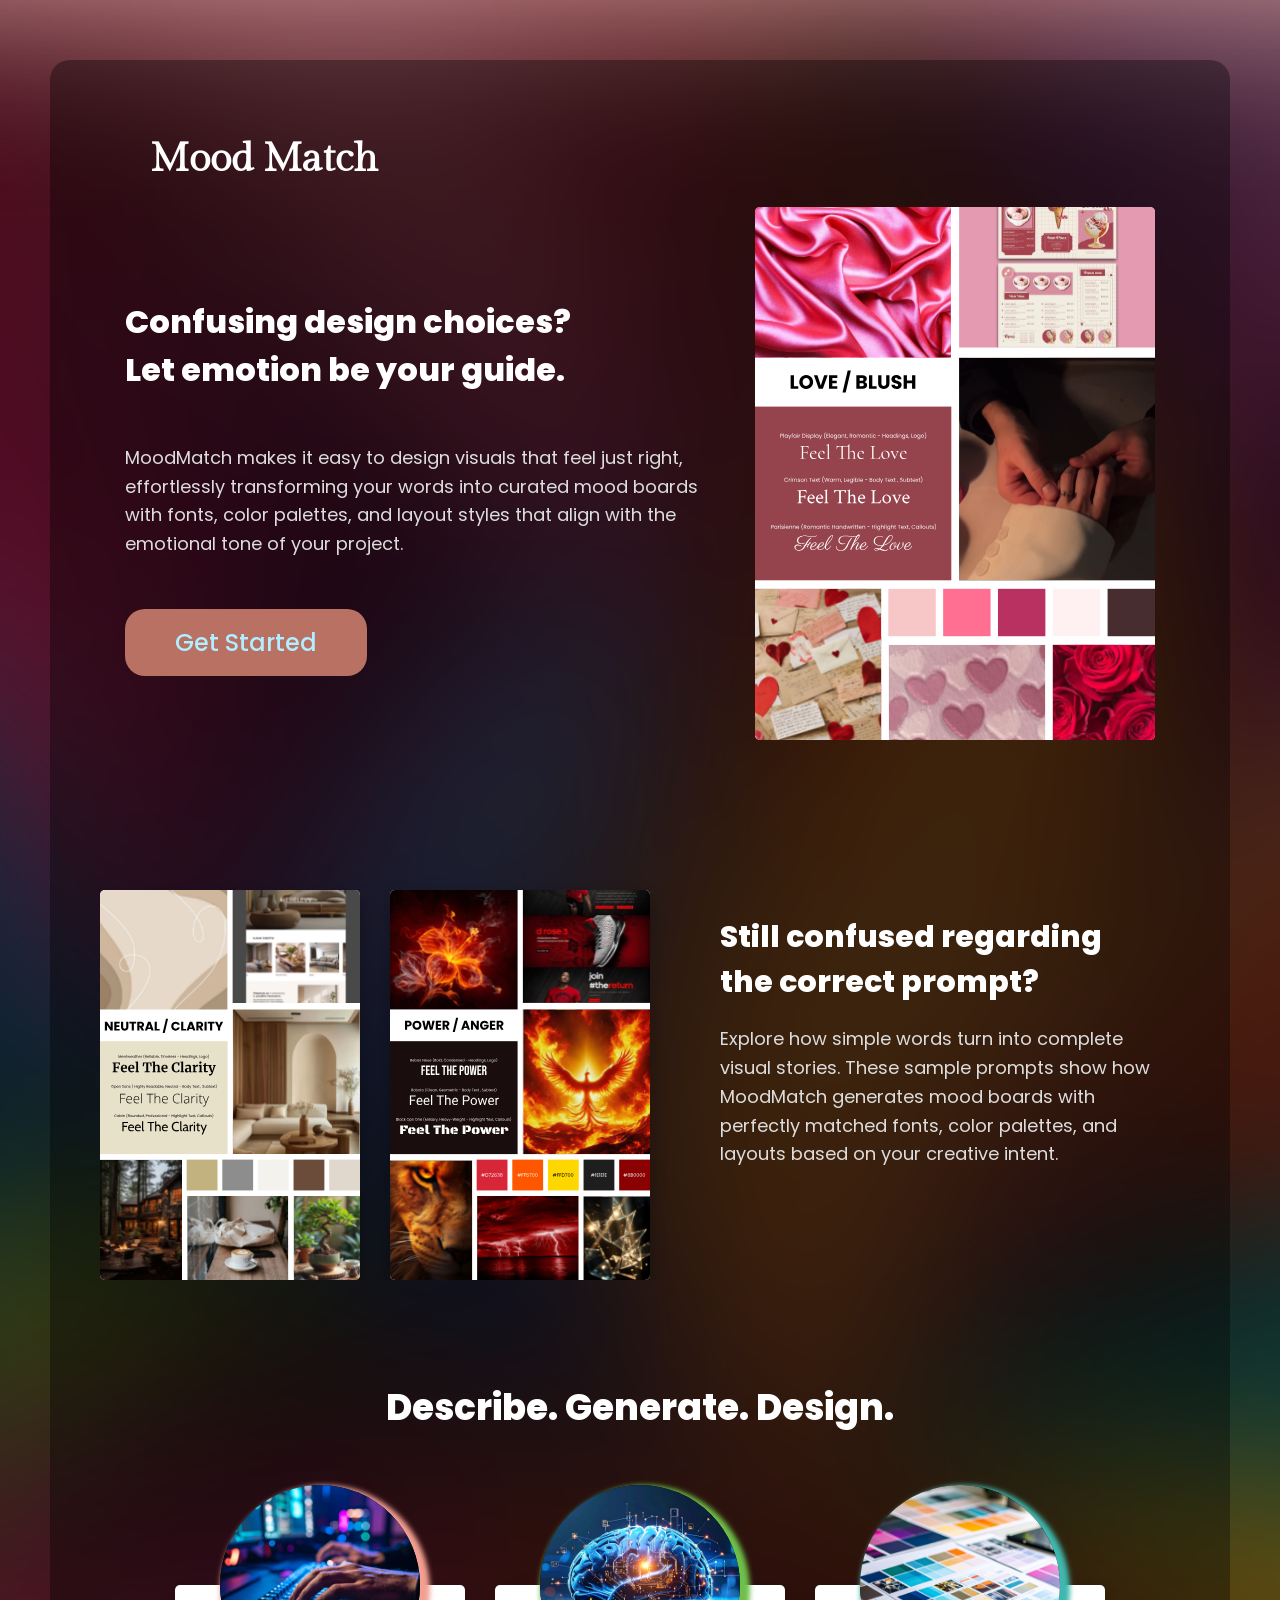
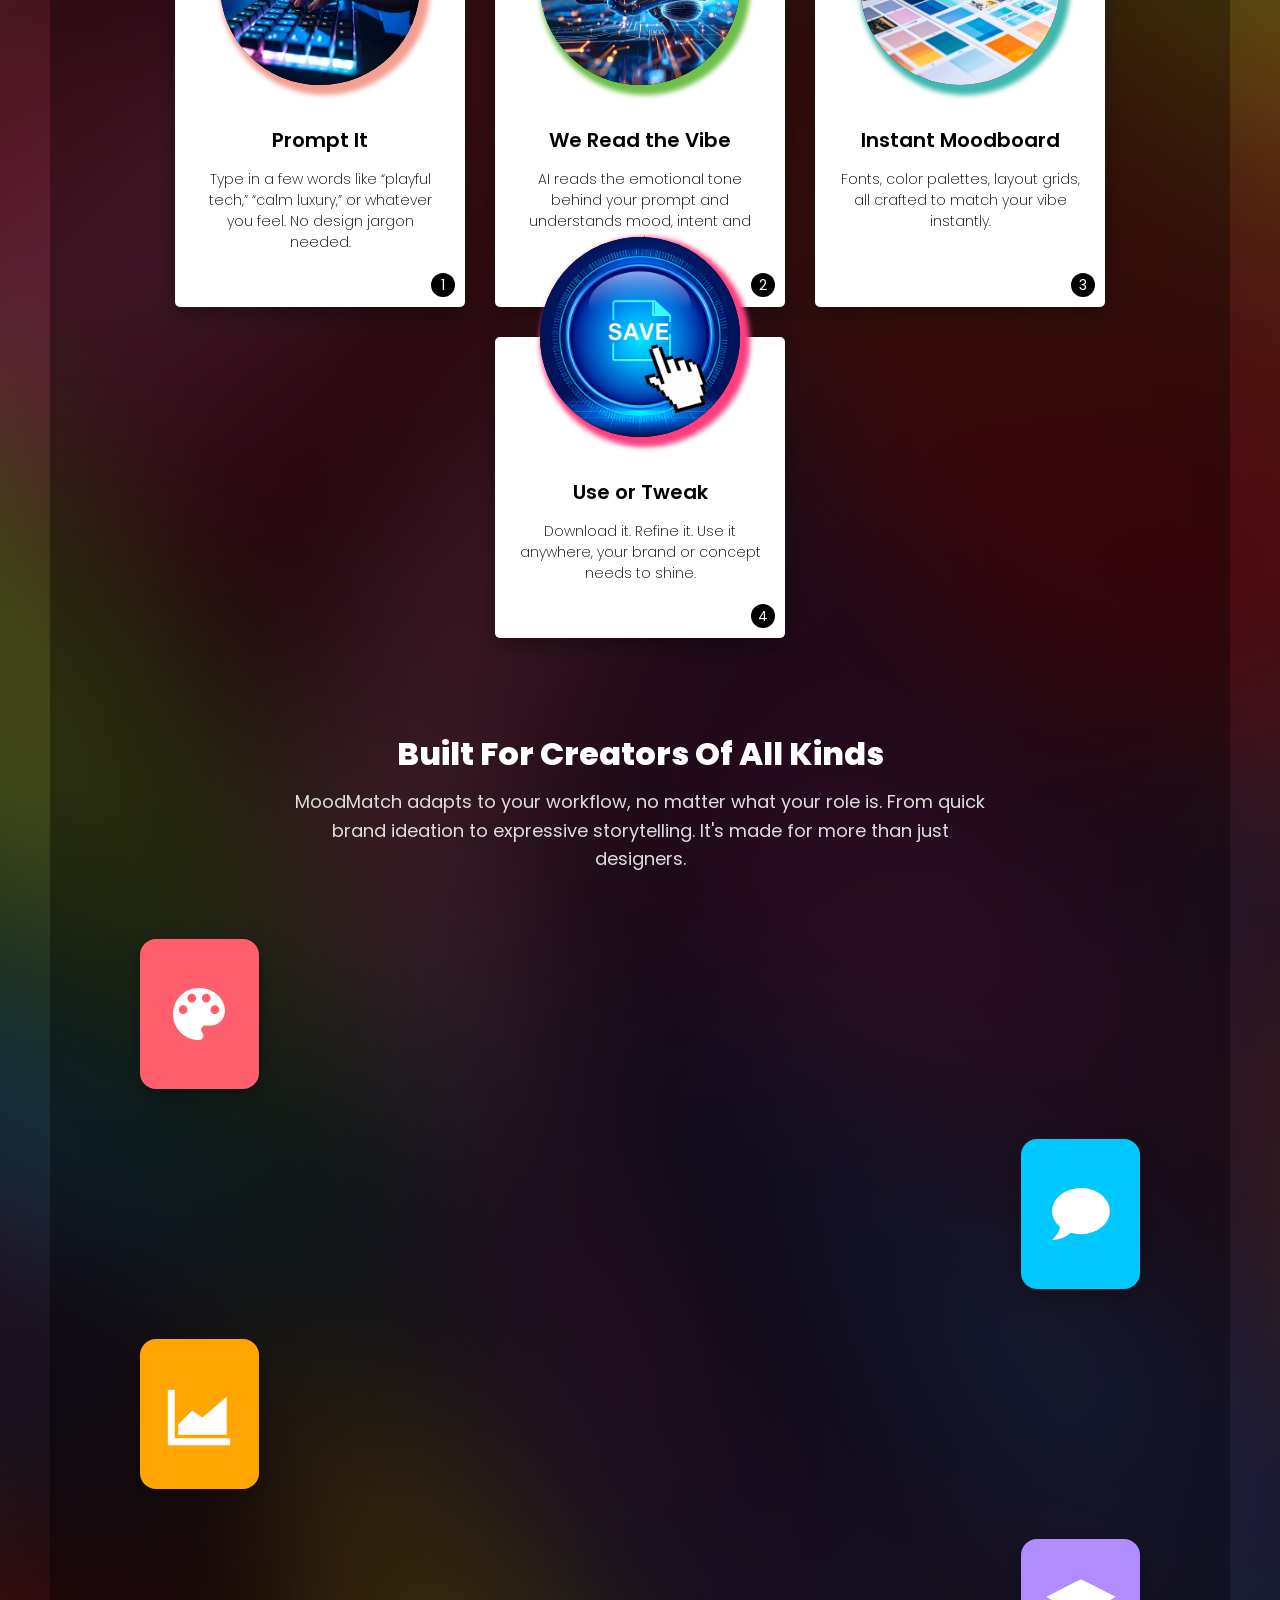
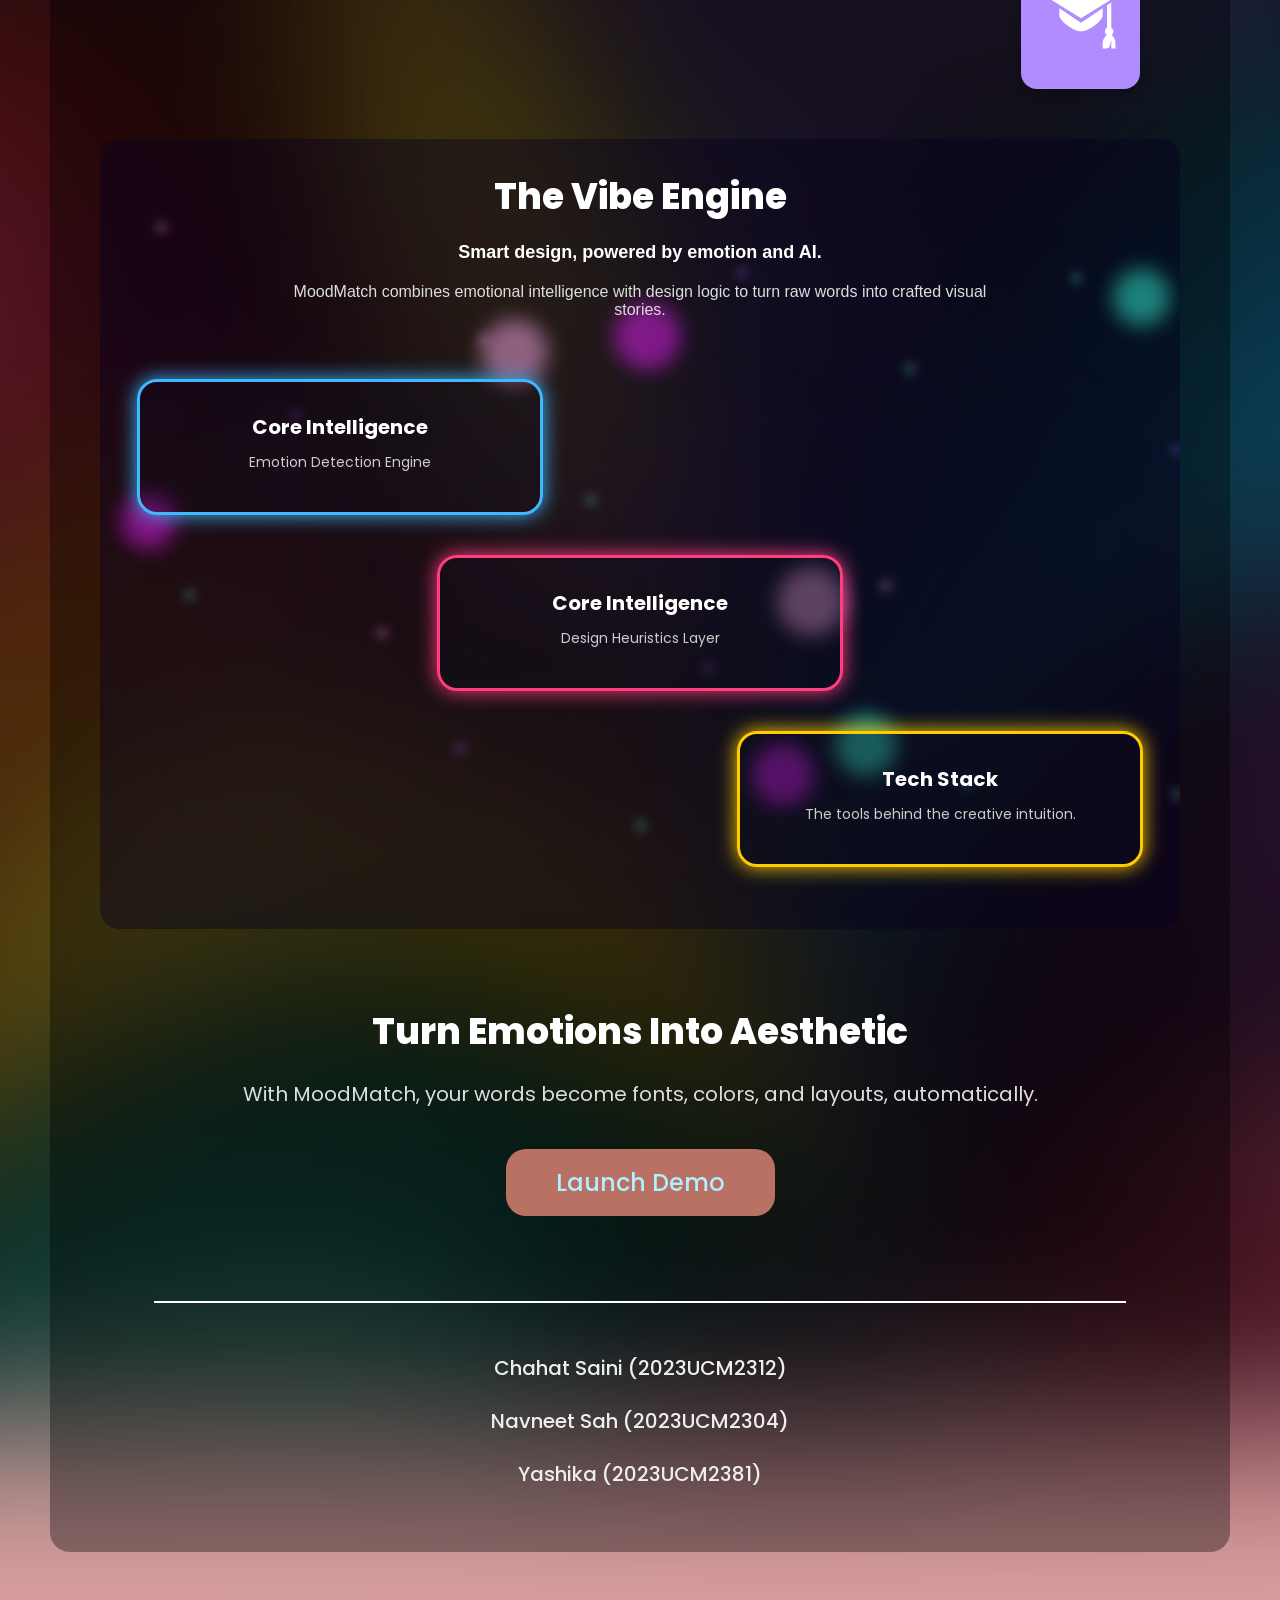
==== index.html @ b66b1090 "first commit" ====
<!DOCTYPE html>
<html lang="en">
<head>
  <meta charset="UTF-8" />
  <meta name="viewport" content="width=device-width, initial-scale=1" />
  <title>Mood Match</title>
  <link rel="stylesheet" href="Home.css" />
  <link href="https://fonts.googleapis.com/css2?family=Gilda+Display&family=Poppins:wght@300;500;600;800&display=swap" rel="stylesheet" />
</head>
<body>
  <div class="page-wrapper">
    <div class="overlay-container">
      <h1 class="title">Mood Match</h1>
      <div class="hero-section">
        <div class="hero-section section-inner">
          <div class="hero-text">
            <h2 class="hero-heading">Confusing design choices?<br>Let emotion be your guide.</h2>
            <p class="hero-description">
              MoodMatch makes it easy to design visuals that feel just right, effortlessly transforming your words into curated mood boards with fonts, color palettes, and layout styles that align with the emotional tone of your project.
            </p>
            <a href="/generate-page" class="launch-button">Get Started</a>
          </div>
          <div class="hero-image">
            <img src="Images/Love.svg" alt="Moodboard Example" />
          </div>
        </div> 
      </div>
      <div class="prompt-section">
        <div class="prompt-content section-inner">
          <div class="prompt-content">
            <div class="prompt-images">
              <div class="prompt-card">
                <img src="Images/Neutral.svg" alt="Moodboard Example 1" class="prompt-img" />
                <div class="prompt-overlay">
                  <p class="prompt-text">“Neutral tones for a minimal wellness brand”</p>
                </div>
              </div>
              <div class="prompt-card">
                <img src="Images/Power.svg" alt="Moodboard Example 2" class="prompt-img" />
                <div class="prompt-overlay">
                  <p class="prompt-text">“Bold and confident for a motivational podcast”</p>
                </div>
              </div>
            </div>
            <div class="prompt-text-block">
              <h2 class="prompt-heading">Still confused regarding<br>the correct prompt?</h2>
              <p class="prompt-description">
                Explore how simple words turn into complete visual stories. These sample prompts show how MoodMatch generates mood boards with perfectly matched fonts, color palettes, and layouts based on your creative intent.
              </p>
            </div>
          </div>
        </div>
      </div>
      <div class="describe-section">
        <h2 class="describe-title">Describe. Generate. Design.</h2>
        <div class="describe-cards">
          <div class="describe-card">
            <div class="describe-img-container shadow-skin">
              <img src="Images/promt.jpg" alt="Prompt It">
            </div>
            <h3>Prompt It</h3>
            <p>Type in a few words like “playful tech,” “calm luxury,” or whatever you feel. No design jargon needed.</p>
            <div class="describe-badge">1</div>
          </div>

          <div class="describe-card">
            <div class="describe-img-container shadow-green">
              <img src="Images/interpret.jpg" alt="We Read the Vibe">
            </div>
            <h3>We Read the Vibe</h3>
            <p>AI reads the emotional tone behind your prompt and understands mood, intent and style.</p>
            <div class="describe-badge">2</div>
          </div>

          <div class="describe-card">
            <div class="describe-img-container shadow-blue">
              <img src="Images/moodboard.jpg" alt="Instant Moodboard">
            </div>
            <h3>Instant Moodboard</h3>
            <p>Fonts, color palettes, layout grids, all crafted to match your vibe instantly.</p>
            <div class="describe-badge">3</div>
          </div>

          <div class="describe-card">
            <div class="describe-img-container shadow-pink">
              <img src="Images/save.jpg" alt="Use or Tweak">
            </div>
            <h3>Use or Tweak</h3>
            <p>Download it. Refine it. Use it anywhere, your brand or concept needs to shine.</p>
            <div class="describe-badge">4</div>
          </div>
        </div>
      </div>
      <section class="creators-section">
        <h2 class="creators-heading">Built For Creators Of All Kinds</h2>
        <p class="creators-subtext">
          MoodMatch adapts to your workflow, no matter what your role is. From quick brand ideation to expressive storytelling. It's made for more than just designers.
        </p>
        <div class="creators-container">
          <div class="creator-row row-left" data-role="designers">
            <div class="creator-icon designers">
              <img src="Images/colour.svg"/>
            </div>
            <div class="creator-info designers">
              <h3>Designers</h3>
              <p>Jumpstart visual directions in seconds to explore mood, fonts, and layout ideas with a few words.</p>
            </div>
          </div>
          <div class="creator-row row-right" data-role="social">
            <div class="creator-icon social">
              <img src="Images/chat.svg"/>
            </div>
            <div class="creator-info social">
              <h3>Social Teams</h3>
              <p>Create visual toneboards for your next campaign or Instagram carousel in seconds.</p>
            </div>
          </div>
          <div class="creator-row row-left" data-role="marketers">
            <div class="creator-icon marketers">
              <img src="Images/chart.svg"/>
            </div>
            <div class="creator-info marketers">
              <h3>Marketers</h3>
              <p>Generate mood boards to align teams or pitch branding ideas fast.</p>
            </div>
          </div>
          <div class="creator-row row-right" data-role="students">
            <div class="creator-icon students">
              <img src="Images/cap.svg"/>
            </div>
            <div class="creator-info students">
              <h3>Students</h3>
              <p>Turn project themes into mood boards that stand out, great for slides, posters, and more.</p>
            </div>
          </div>
        </div>
      </section>
      <section class="vibe-engine-section">
        <div class="vibe-bg">
          <div class="floating-bubbles">
            <div class="bubble" style="--color: #E91EFF;"></div>
            <div class="bubble" style="--color: #38F9D7;"></div>
            <div class="bubble" style="--color: #FFABF0;"></div>
            <div class="bubble" style="--color: #E91EFF;"></div>
            <div class="bubble" style="--color: #38F9D7;"></div>
            <div class="bubble" style="--color: #FFABF0;"></div>
            <div class="bubble" style="--color: #E91EFF;"></div>
          </div>
        </div>
        <div class="vibe-content">
          <h2 class="vibe-title">The Vibe Engine</h2>
          <p class="vibe-subtitle">Smart design, powered by emotion and AI.</p>
          <p class="vibe-description">
            MoodMatch combines emotional intelligence with design logic to turn raw words into crafted visual stories.
          </p>
          <div class="vibe-boxes">
            <div class="vibe-box blue-glow">
              <h3>Core Intelligence</h3>
              <p>Emotion Detection Engine</p>
              <span>Analyzes user input text to identify the underlying emotion using a fine-tuned transformer-based language model, forming the foundation for all design decisions.</span>
            </div>
            <div class="vibe-box pink-glow">
              <h3>Core Intelligence</h3>
              <p>Design Heuristics Layer</p>
              <span>>Transforms detected emotions into structured design elements such as color palettes, typography, and layout using a curated dataset based on design psychology principles.</span>
            </div>
            <div class="vibe-box yellow-glow">
              <h3>Tech Stack</h3>
              <p>The tools behind the creative intuition.</p>
              <span>Integrates a Flask backend, transformer-based NLP model, LLM-powered query generation, Pexels API for image retrieval, and Pillow for real-time moodboard rendering.</span>
            </div>
          </div>
        </div>
      </section>
      <section class="launch-demo-section">
        <h2 class="launch-heading">Turn Emotions Into Aesthetic</h2>
        <p class="launch-subheading">
          With MoodMatch, your words become fonts, colors, and layouts, automatically.
        </p>
        <a href="/generate-page" class="launch-button">Launch Demo</a>
      </section>
      <footer class="footer">
        <hr class="separator" />
        <div class="footer-text">
          <p class="team-member">Chahat Saini (2023UCM2312)</p>
          <p class="team-member">Navneet Sah (2023UCM2304)</p>
          <p class="team-member">Yashika (2023UCM2381)</p>
        </div>
      </footer>
    </div>
  </div>
  <script src="Home.js"></script>
</body>
</html>
---- Home.css ----
body {
  margin: 0;
  padding: 0;
  font-family: Arial, sans-serif;
  background-color: #DA9E9E;
  overflow-x: hidden;
  position: relative;
  min-height: 100vh;
}

body::before {
  content: '';
  position: absolute; 
  top: 0;
  left: 0;
  right: 0;
  bottom: 0;
  background: url('Images/bg.svg');
  background-repeat: repeat-y;
  background-position: center;
  background-size: cover;
  filter: brightness(40%) blur(0.5px);
  z-index: -1;
}

.page-wrapper {
  padding: 60px 50px;
  min-height: 100vh;
  box-sizing: border-box;
}

.overlay-container {
  background: rgba(0, 0, 0, 0.35);
  border-radius: 20px;
  backdrop-filter: blur(5px);
  padding: 50px;
  color: white;
  max-width: 100%;
  display: flex;
  flex-direction: column;
  gap: 25px; 
}

.section-inner {
  max-width: 1200px;
  margin: 0 auto;
  padding: 0px;
  box-sizing: border-box;
}

.title {
  font-family: 'Gilda Display', serif;
  font-size: 40px;
  margin: 0px;
  padding-left: 50px;
  padding-top: 25px;
}

.hero-section {
  display: flex;
  flex-wrap: wrap;
  justify-content: space-between;
  align-items: center;
  margin-top: 30px;
  gap: 30px;
}

.hero-text {
  flex: 1 1 400px;
  max-width: 600px;
}

.hero-heading {
  font-family: 'Poppins', sans-serif;
  font-size: 32px;
  font-weight: 800;
  color: white;
  margin-bottom: 50px;
}

.hero-description {
  font-family: 'Poppins', sans-serif;
  font-size: 18px;
  color: #dddddd;
  line-height: 1.6;
  margin-bottom: 50px;
}

.hero-button {
  background-color: rgba(245, 142, 125, 0.7);
  color: #B1EEFF;
  padding: 10px 25px;
  border: none;
  border-radius: 8px;
  cursor: pointer;
  font-family: 'Poppins', sans-serif;
  font-size: 20px;
  font-weight: 500;
  box-shadow: 0 3px 6px rgba(0, 0, 0, 0.3);
  transition: all 0.2s ease;
  text-decoration: none;
  outline: none;
  border: none;
}

.hero-button:active{
  background-color: rgba(177, 238, 255, 0.7);
  color: #000000;
}

.hero-button:hover {
  filter: brightness(0.95);
}

.hero-image {
  flex: 1 1 500px;
  max-width: 400px;
  aspect-ratio: 0.75 / 1;
  overflow: hidden;
  border-radius: 5px;
}

.hero-image img {
  width: 100%;
  height: 100%;
  object-fit: cover;
  display: block;
}

.prompt-section {
  width: 100%;
  box-sizing: border-box;
  overflow-x: hidden;
}

.prompt-content {
  display: flex;
  justify-content: center;
  align-items: flex-start;
  gap: 60px;
  flex-wrap: wrap;
  margin-top: 50px;
}

.prompt-images {
  display: flex;
  flex-direction: row;
  gap: 30px;
  flex: 1;
  justify-content: center;
}

.prompt-card {
  width: 260px;
  min-width: 240px;
  position: relative;
  box-shadow: 0 8px 20px rgba(0, 0, 0, 0.3);
  overflow: hidden;
  border-radius: 5px;
}

.prompt-img {
  width: 100%;
  height: auto;
  display: block;
}

.prompt-overlay {
  position: absolute;
  bottom: 0;
  width: 100%;
  background: rgba(0, 0, 0, 0.5);
  color: white;
  text-align: center;
  padding: 12px;
  font-size: 14px;
  font-family: 'Poppins', sans-serif;
  opacity: 0;
  transform: translateY(100%);
  transition: all 0.3s ease-in-out;
}

.prompt-card:hover .prompt-overlay {
  opacity: 1;
  transform: translateY(0);
}

.prompt-text-block {
  flex: 1;
  max-width: 480px;
  padding: 0 10px;
}

.prompt-text {
  flex: 1 1 400px;
  max-width: 600px;
}

.prompt-heading {
  font-family: 'Poppins', sans-serif;
  font-size: 30px;
  font-weight: 800;
  color: white;
  margin-bottom: 20px;
}

.prompt-description {
  font-family: 'Poppins', sans-serif;
  font-size: 18px;
  line-height: 1.6;
  color: #dddddd;
}

.describe-section {
  text-align: center;
  /* margin-top: 50px; */
  padding: 20px 20px;
  color: rgb(0, 0, 0);
}

.describe-title {
  font-family: 'Poppins', sans-serif;
  font-size: 36px;
  font-weight: 800;
  margin-bottom: 150px;
  color: white;
}

.describe-cards {
  display: flex;
  flex-wrap: wrap;
  justify-content: center;
  gap: 30px;
}

.describe-card {
  background: rgb(255, 255, 255, 1);
  border-radius: 5px;
  padding: 120px 20px 40px 20px;
  width: 250px;
  position: relative;
  box-shadow: 0 8px 20px rgba(0, 0, 0, 0.3);
  transition: transform 0.3s ease;
}

.describe-card:hover {
  transform: translateY(-5px);
}

.describe-img-container {
  position: absolute;
  top: -100px; 
  left: 50%;
  transform: translateX(-50%);
  width: 200px;
  height: 200px;
  border-radius: 50%;
  overflow: hidden;
  background: #000;
}

.describe-img-container img {
  width: 100%;
  height: 100%;
  object-fit: cover;
  display: block;
}

.shadow-skin {
  box-shadow: 5px 5px 5px 5px #F3A092;
}

.shadow-green {
  box-shadow: 5px 5px 5px 5px #6FC04A;
}

.shadow-blue {
  box-shadow: 5px 5px 5px 5px #3FB8AF;
}

.shadow-pink {
  box-shadow: 5px 5px 5px 5px #FF3E7F;
}

.describe-card h3 {
  font-family: 'Poppins', sans-serif;
  font-size: 20px;
  font-weight: 600;
  margin-top: 20px;
  margin-bottom: 10px;
}

.describe-card p {
  font-family: 'Poppins', sans-serif;
  font-size: 14px;
  font-weight: 200;
  color: #000000;
}

.describe-badge {
  position: absolute;
  bottom: 10px;
  right: 10px;
  background: black;
  color: white;
  width: 24px;
  height: 24px;
  font-size: 14px;
  border-radius: 50%;
  display: flex;
  align-items: center;
  justify-content: center;
  font-family: 'Poppins', sans-serif;
}

.creators-section {
  text-align: center;
  padding: 20px 40px;
  color: white;
}

.creators-heading {
  font-family: 'Poppins', sans-serif;
  font-size: 32px;
  font-weight: 800;
  margin-bottom: 10px;
}

.creators-subtext {
  font-family: 'Poppins', sans-serif;
  font-size: 18px;
  color: #dddddd;
  max-width: 700px;
  margin: 0 auto 60px;
  line-height: 1.6;
}

.creators-container {
  display: flex;
  flex-direction: column;
  gap: 40px;
  max-width: 1200px;
  margin: 0 auto;
  align-items: center;
}

.creators-container .creator-row {
  opacity: 1;
  transform: translateY(0);
  justify-content: center;
  transition: all 0.6s ease-in-out;
}

.creators-container.preload .creator-row {
  flex-direction: row !important;
  justify-content: center !important;
  align-items: center;
  transform: none !important;
  opacity: 1 !important;
}

.creators-container.active .creator-row {
  opacity: 1;
  transform: translateY(0);
  justify-content: space-between;
}

.creators-container.active .row-right {
  flex-direction: row-reverse;
}

.creators-container.preload .creator-info {
  display: none !important;
}

.creator-row {
  display: flex;
  align-items: center;
  justify-content: center;
  gap: 30px;
  width: 100%;
  opacity: 0;
  transform: translateY(50px);
  transition: all 0.7s ease-in-out;
}

.creator-row.row-right {
  flex-direction: row-reverse;
}

.creator-icon {
  width: 150px;
  height: 150px;
  border-radius: 16px;
  display: flex;
  align-items: center;
  justify-content: center;
  box-shadow: 0 6px 20px rgba(0, 0, 0, 0.3);
  transition: all 0.3s ease;
}

.creator-icon img {
  width: 70px;
  height: 70px;
}

.creator-info {
  display: flex;
  flex-direction: column;
  justify-content: center;
  padding: 20px 30px;
  width: 1000px;
  min-height: 120px;
  background-color: #f5f5f5;
  border-radius: 0 50px 50px 0;
  box-shadow: 6px 6px 15px rgba(0, 0, 0, 0.25);
  transform: scaleX(0);
  transform-origin: left;
  transition: transform 0.4s ease-in-out;
  overflow: hidden;
  text-align: left;
}

.creator-row.row-right .creator-info {
  border-radius: 50px 0 0 50px;
  transform-origin: right;
  text-align: right;
}

.creator-info h3 {
  font-size: 20px;
  font-weight: 600;
  margin: 0 0 8px;
}

.creator-info p {
  font-size: 16px;
  margin: 0;
  color: #000;
}

/* Show info on hover */
.creator-row:hover .creator-info {
  transform: scaleX(1);
}

/* Icon Colors */
.creator-icon.designers {
  background-color: #FF5F6D;
}

.creator-icon.social {
  background-color: #00C8FF;
}

.creator-icon.marketers {
  background-color: #FFA500;
}

.creator-icon.students {
  background-color: #B18CFF;
}

/* Text colors for role titles */
.creator-info.designers h3 {
  color: #FF5F6D;
}

.creator-info.social h3 {
  color: #00C8FF;
}

.creator-info.marketers h3 {
  color: #FFA500;
}

.creator-info.students h3 {
  color: #B18CFF;
}

.footer {
  text-align: center;
  font-family: 'Poppins', sans-serif;
  font-size: 20px;
  font-weight: 500;
  line-height: 50px;
  color: white;
  /* margin-top: 60px; */
}

.separator {
  border: none;
  height: 2px;
  background-color: white;
  width: 90%;
  margin: 40px auto;
}

.footer-text {
  margin-top:4 px;
  margin-bottom: 0px;
  margin-right: 0px;
  margin-left: 0px;
  color: #eeeeee;
}
.footer-text p{
    margin: 3px;
}

.team {
  margin-top: 10px;
}

.team-member {
  margin: 3px 0;
  font-family: 'Poppins', sans-serif;
  font-size: 20px;
  font-weight: 500;
  line-height: 50px;
}

.creators-container.preload .creator-row.row-left,
.creators-container.preload .creator-row.row-right {
  flex-direction: row;
  justify-content: center;
}

.creator-row:nth-child(1) {
  transition-delay: 0.1s;
}
.creator-row:nth-child(2) {
  transition-delay: 0.3s;
}
.creator-row:nth-child(3) {
  transition-delay: 0.5s;
}
.creator-row:nth-child(4) {
  transition-delay: 0.7s;
}

.vibe-engine-section {
  position: relative;
  overflow: hidden;
  padding: 20px 20px;
  background: #0A022050;
  border-radius: 20px;
  color: white;
  height: 750px;
}

.vibe-bg {
  background: url('Images/BG_\ brain.svg') center/cover no-repeat;
  position: absolute;
  inset: 0;
  opacity: 0.7;
  z-index: 0;
}

.vibe-content {
  position: relative;
  z-index: 2;
  text-align: center;
  max-width: 1000px;
  margin: 0 auto;

}

.vibe-title {
  font-family: 'Poppins', sans-serif;
  font-size: 36px;
  font-weight: 800;
  margin-bottom: 10px;
  margin-top: 10px;
}

.vibe-subtitle {
  font-size: 18px;
  font-weight: 600;
  margin-bottom: 20px;
  color: #ffffff;
}

.vibe-description {
  font-size: 16px;
  max-width: 700px;
  margin: 0 auto 60px;
  color: #dddddd;
}

.vibe-boxes {
  display: flex;
  flex-direction: column;
  align-items: center;
  gap: 40px;
}

.vibe-box {
  background: #0D0D1F50;
  padding: 30px 40px;
  border-radius: 20px;
  width: 320px;
  height: 70px;
  text-align: center;
  box-shadow: 0 0 30px rgba(0, 0, 0, 0.5);
  font-family: 'Poppins', sans-serif;
  transition: all 0.3s ease;
}

.vibe-box h3 {
  margin: 0 0 10px;
  font-size: 20px;
  font-weight: 700;
}

.vibe-box p {
  margin: 0;
  font-size: 14px;
  color: #ccc;
}

.vibe-box.blue-glow {
  border: 3px solid #3fb8ff;
  box-shadow: 0 0 20px #3fb8ff;
  transform: translateX(-300px);
}

.vibe-box.pink-glow {
  border: 3px solid #ff3e7f;
  box-shadow: 0 0 20px #ff3e7f;
  transform: translateX(0px);
}

.vibe-box.yellow-glow {
  border: 3px solid #ffcc00;
  box-shadow: 0 0 20px #ffcc00;
  transform: translateX(300px);
} 

.vibe-box span {
  position: absolute;
  top: 50%;
  left: 50%;
  transform: translate(-50%, -50%);
  opacity: 0;
  max-width: 80%;
  line-height: 1.4;
  font-size: 14px;
  color: #ddd;
  transition: opacity 0.4s ease;
  text-align: center;
  font-weight: 50px;
}

.vibe-box:hover span {
  opacity: 1;
}

.vibe-box h3,
.vibe-box p {
  transition: opacity 0.3s ease;
}

.vibe-box:hover h3,
.vibe-box:hover p {
  opacity: 0;
}

.floating-bubbles {
  position: absolute;
  top: 0; left: 0;
  width: 100%;
  height: 100%;
  pointer-events: none;
  overflow: hidden;
  z-index: 0;
}

.bubble {
  position: absolute;
  width: 20px;
  height: 20px;
  background-color: var(--color);
  border-radius: 50%;
  opacity: 0.7;
  filter: blur(10px);
  z-index: 0;
  will-change: transform;
  animation: 
    pulse 4s infinite ease-in-out,
    opacityShift 6s infinite ease-in-out;
}

.bubble:nth-child(1) { top: 10%; left: 15%; animation-delay: 0s; animation-duration: 7s; }
.bubble:nth-child(2) { top: 40%; left: 30%; animation-delay: 2s; animation-duration: 5s; }
.bubble:nth-child(3) { top: 20%; left: 70%; animation-delay: 4s; animation-duration: 6s; }
.bubble:nth-child(4) { top: 60%; left: 50%; animation-delay: 1s; animation-duration: 8s; }
.bubble:nth-child(5) { top: 75%; left: 20%; animation-delay: 3s; animation-duration: 6.5s; }
.bubble:nth-child(6) { top: 80%; left: 80%; animation-delay: 6s; animation-duration: 7.5s; }
.bubble:nth-child(7) { top: 30%; left: 85%; animation-delay: 5s; animation-duration: 6.2s; }

.video-section {
  text-align: center;
  padding: 20px 20px;
  color: white;
  font-family: 'Poppins', sans-serif;
}

.video-heading {
  font-size: 36px;
  font-weight: 800;
  margin-bottom: 10px;
}

.video-subheading {
  font-size: 18px;
  margin-bottom: 40px;
  color: #dddddd;
}

.video-frame {
  width: 700px;
  height: 400px;
  margin: 0 auto;
  background-color: #401c28b7;
  border-radius: 20px;
  position: relative;
  box-shadow: 0 0 20px rgba(0, 0, 0, 0.4);
  overflow: hidden;
}

.demo-video {
  width: 100%;
  height: 100%;
  object-fit: cover;
  display: block;
  border-radius: 20px;
}

.svg-play-button {
  position: absolute;
  top: 50%;
  left: 50%;
  transform: translate(-50%, -50%);
  width: 80px;
  height: 80px;
  cursor: pointer;
  z-index: 2;
  display: flex;
  align-items: center;
  justify-content: center;
  transition: transform 0.3s ease;
}

.svg-play-button img {
  width: 100%;
  height: 100%;
  object-fit: contain;
  display: block;
}

.svg-play-button:hover {
  transform: translate(-50%, -50%) scale(1.1);
}

@keyframes floatRandom {
  0% {
    transform: translate(0, 0);
  }
  25% {
    transform: translate(30px, -40px);
  }
  50% {
    transform: translate(-20px, 30px);
  }
  75% {
    transform: translate(40px, 20px);
  }
  100% {
    transform: translate(0, 0);
  }
}

@keyframes pulse {
  0%, 100% {
    transform: scale(1);
  }
  50% {
    transform: scale(1.2);
  }
}

@keyframes opacityShift {
  0%, 100% {
    opacity: 0.6;
  }
  50% {
    opacity: 1;
  }
}

.launch-demo-section {
  text-align: center;
  padding: 20px 20px;
  background: transparent;
  color: white;
}

.launch-heading {
  font-family: 'Poppins', sans-serif;
  font-size: 36px;
  font-weight: 800;
  margin-bottom: 20px;
}

.launch-subheading {
  font-family: 'Poppins', sans-serif;
  font-size: 20px;
  color: #dddddd;
  margin-bottom: 40px;
}

.launch-button {
  display: inline-block;
  background-color: #B97163; /* Button fill */
  color: #B1EEFF;
  font-size: 24px;
  font-weight: 500;
  font-family: 'Poppins', sans-serif;
  padding: 16px 50px;
  border-radius: 20px;
  text-decoration: none;
  transition: all 0.3s ease;
}

.launch-button:active {
  background-color: rgba(177, 238, 255, 0.7);
  color: #000000;
}

.launch-button:hover {
  filter: brightness(0.95);
}

section, 
.prompt-section, 
.describe-section, 
.creators-section, 
.vibe-engine-section, 
.video-section, 
.launch-demo-section {
  opacity: 0;
  transform: translateY(40px);
  transition: opacity 0.8s ease, transform 0.8s ease;
  margin-top: 25px;
  margin-bottom: 25px;
}

section.in-view,
.prompt-section.in-view,
.describe-section.in-view,
.creators-section.in-view,
.vibe-engine-section.in-view,
.video-section.in-view,
.launch-demo-section.in-view {
  opacity: 1;
  transform: translateY(0);
}

.hero-section,
.describe-section,
.creators-section,
.vibe-engine-section,
.video-section,
.launch-demo-section {
  margin-top: 0 !important;
  margin-bottom: 0 !important;
}
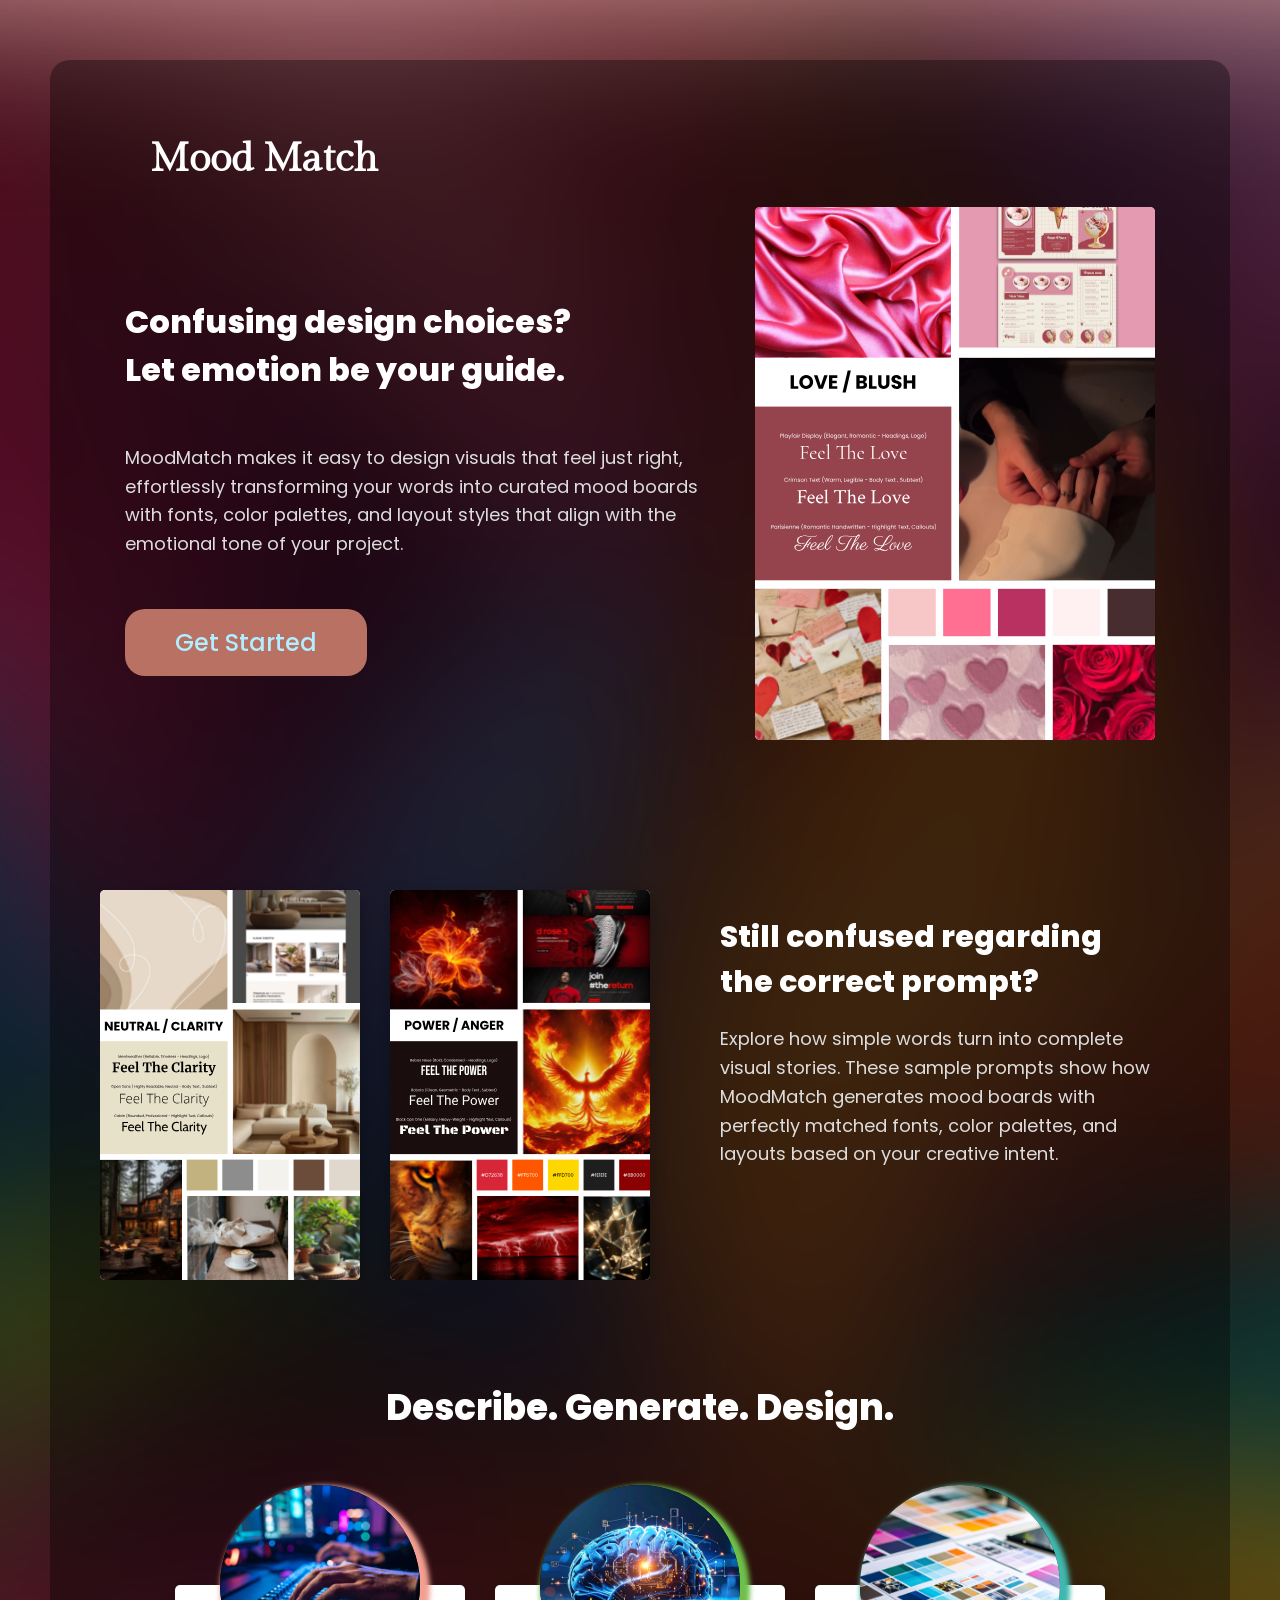
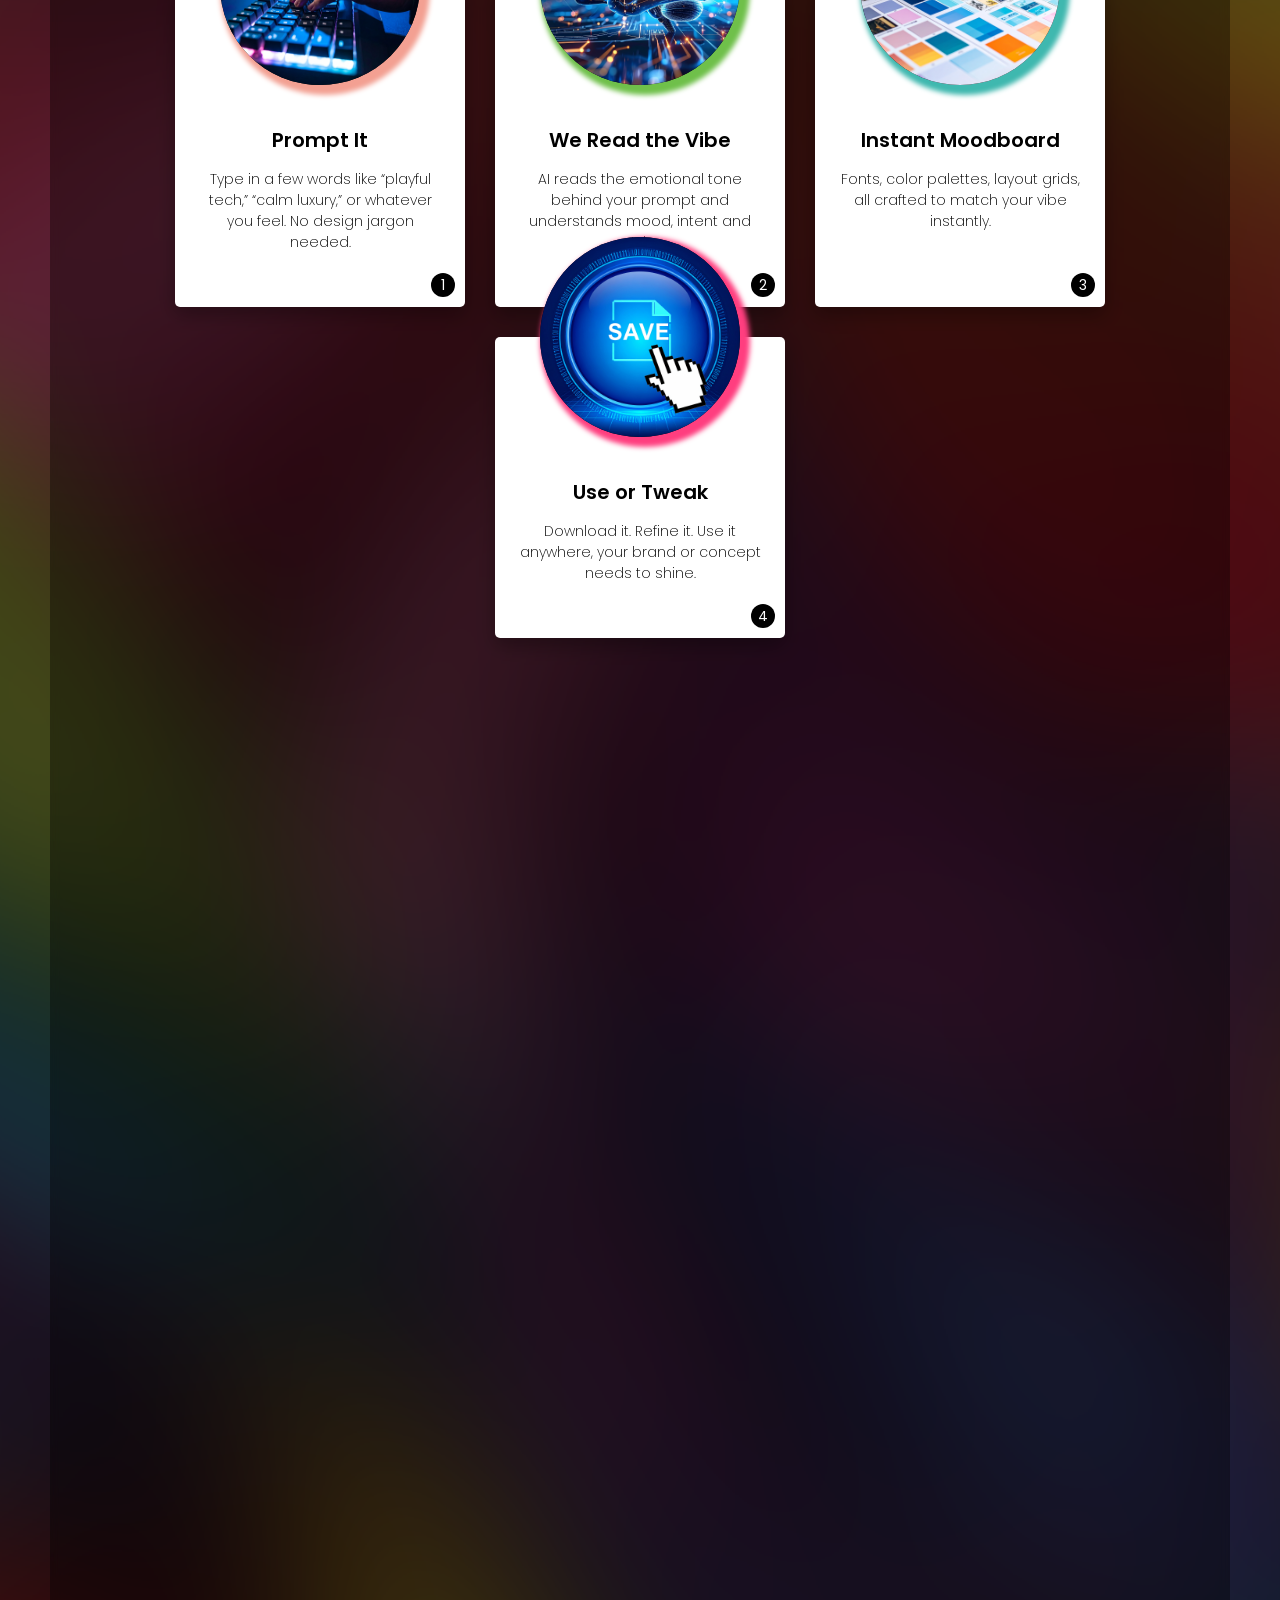
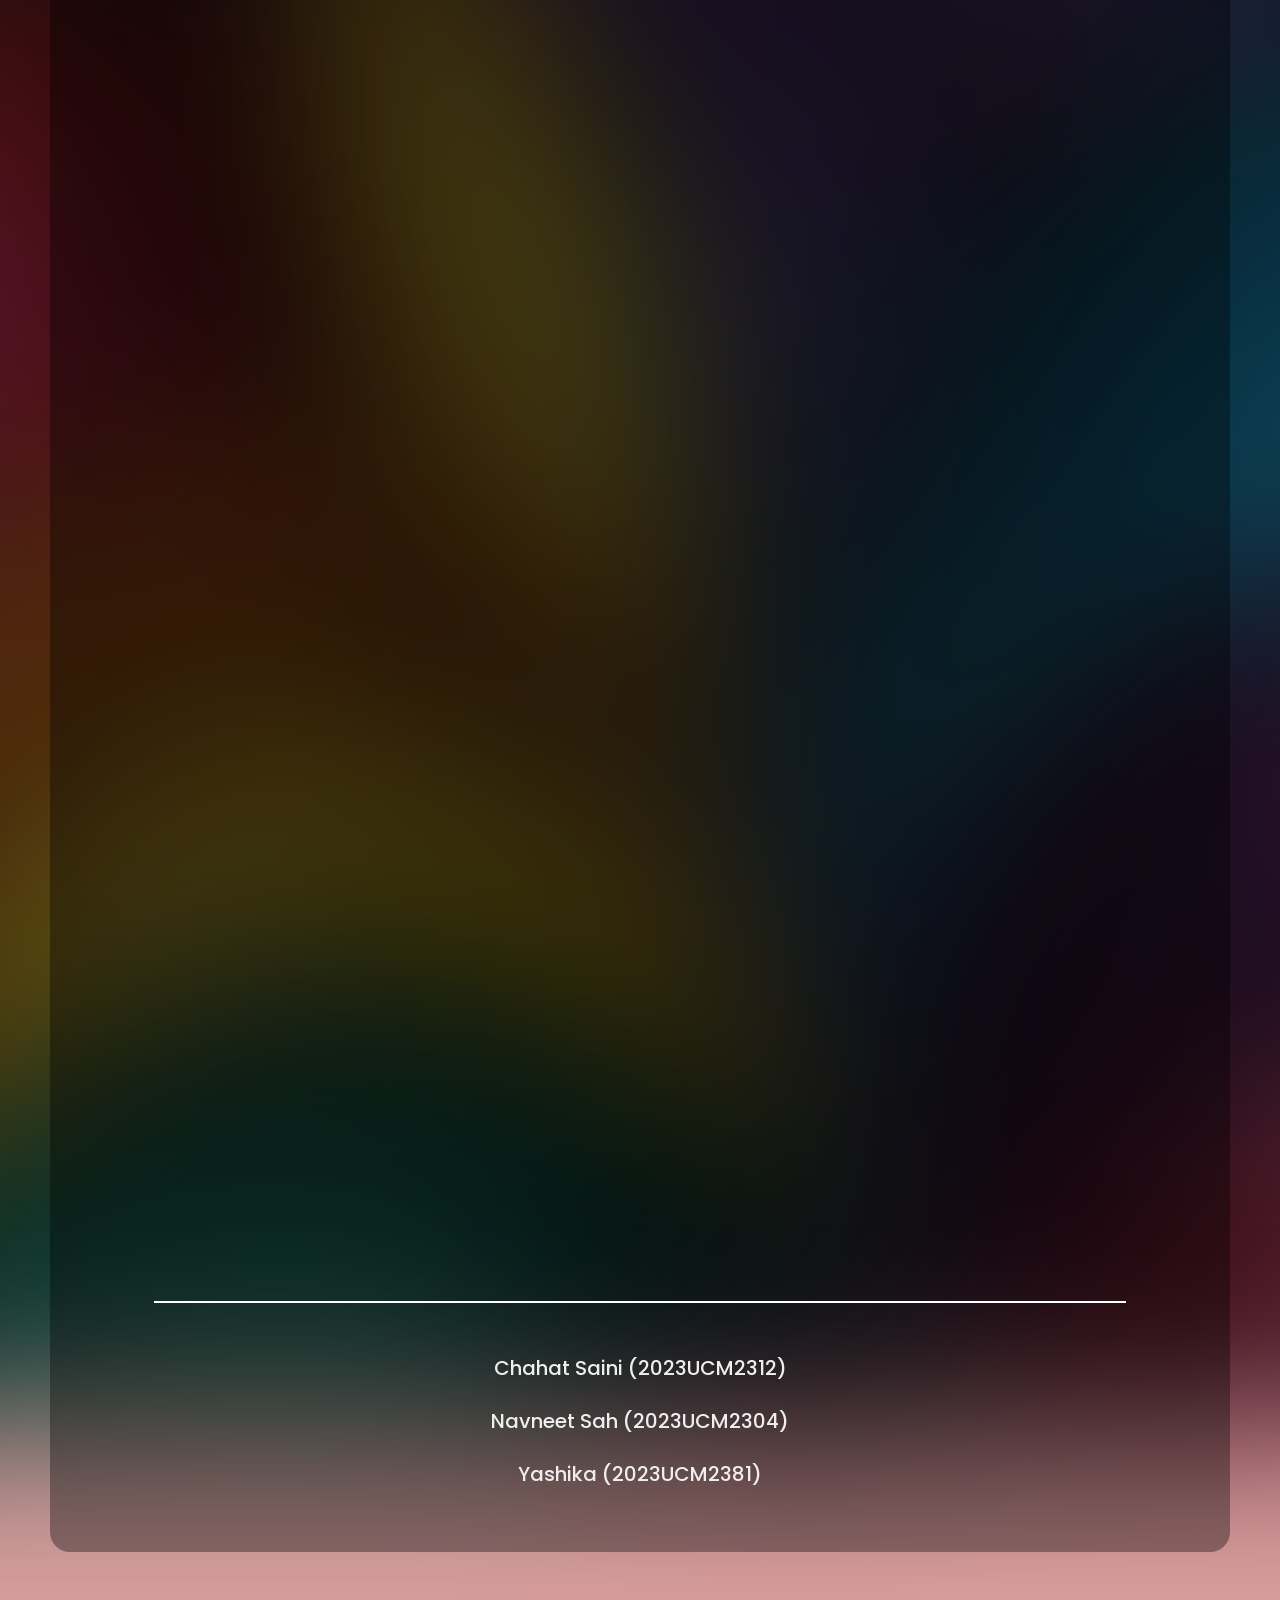
==== commit f1478989: "Update index.html" ====
--- a/index.html
+++ b/index.html
@@ -162,12 +162,12 @@
             <div class="vibe-box pink-glow">
               <h3>Core Intelligence</h3>
               <p>Design Heuristics Layer</p>
-              <span>>Transforms detected emotions into structured design elements such as color palettes, typography, and layout using a curated dataset based on design psychology principles.</span>
+              <span>Transforms detected emotions into structured design elements such as color palettes, typography, and layout using a curated dataset based on design psychology principles.</span>
             </div>
             <div class="vibe-box yellow-glow">
               <h3>Tech Stack</h3>
               <p>The tools behind the creative intuition.</p>
-              <span>Integrates a Flask backend, transformer-based NLP model, LLM-powered query generation, Pexels API for image retrieval, and Pillow for real-time moodboard rendering.</span>
+              <span>Integrates a Python serverless backend, fine-tuned transformer model, Groq LLM for query generation, Pexels API for image retrieval, and Pillow for real-time moodboard rendering.</span>
             </div>
           </div>
         </div>
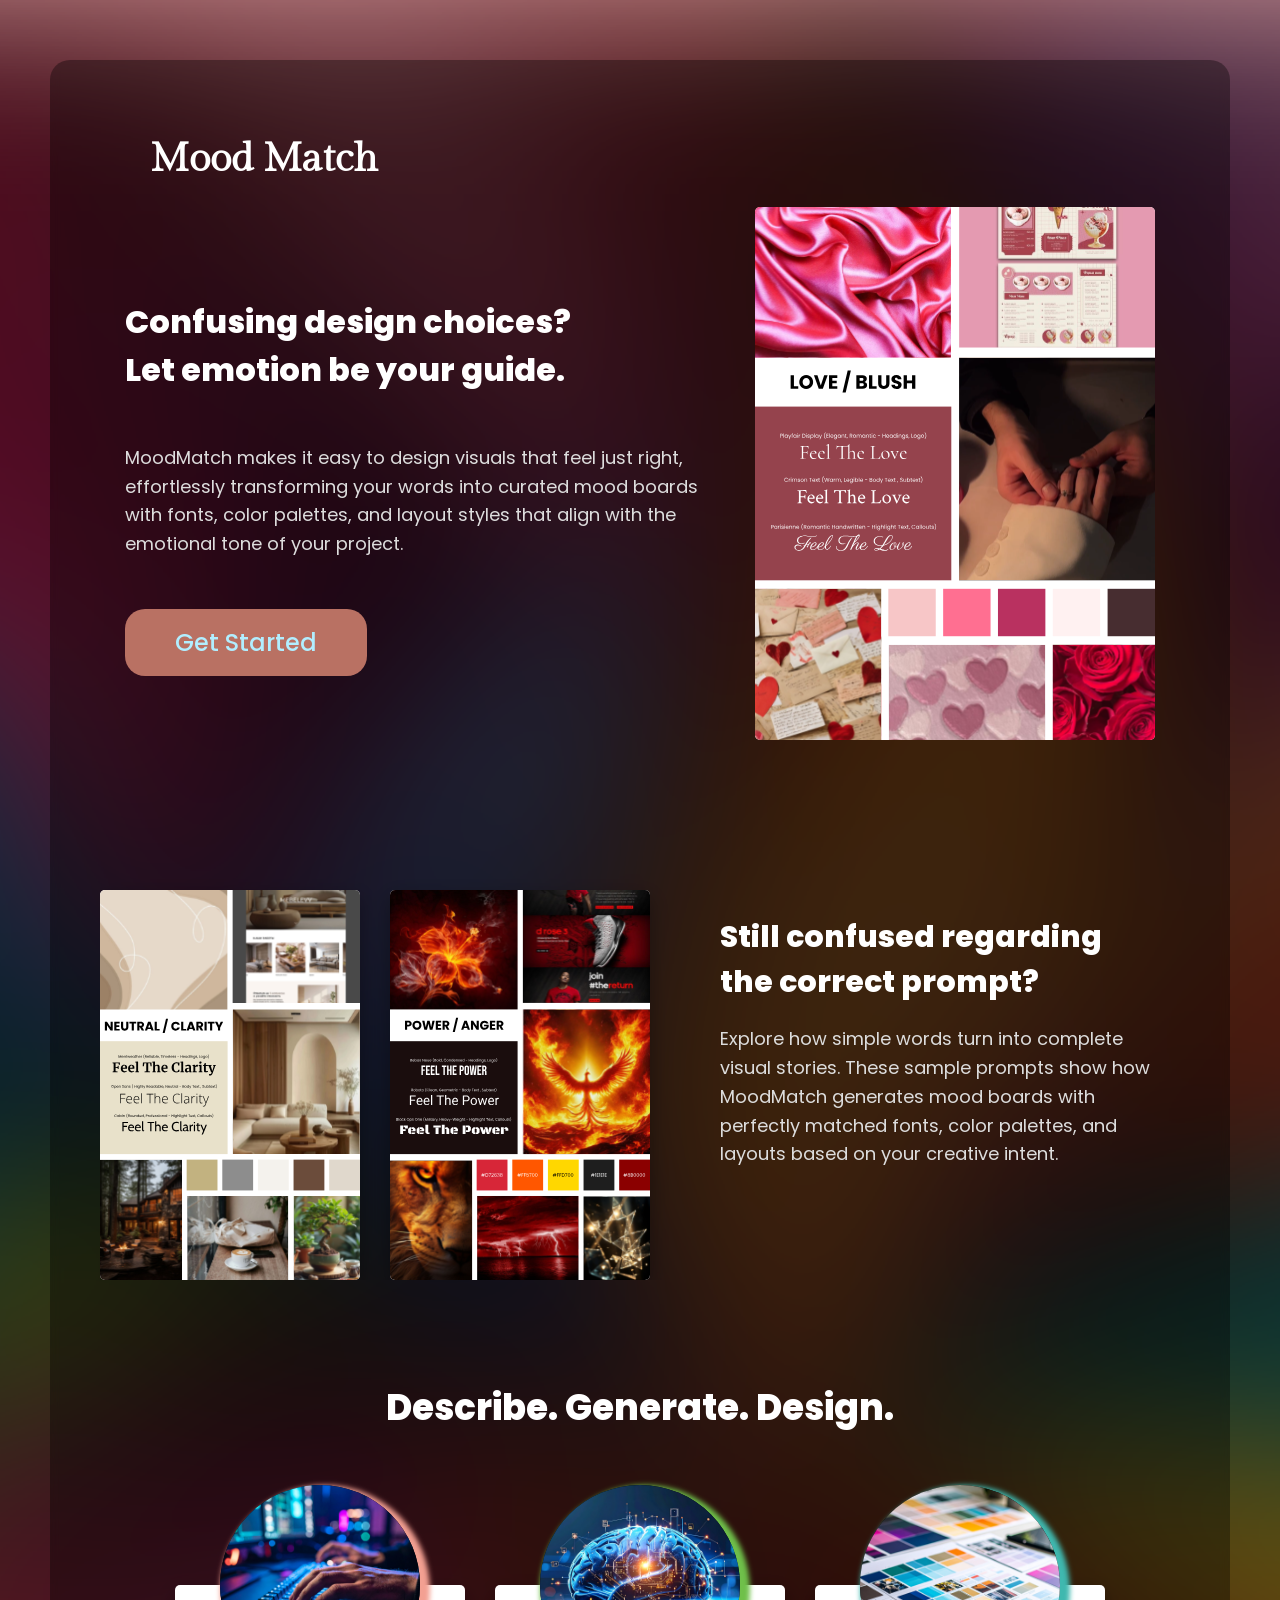
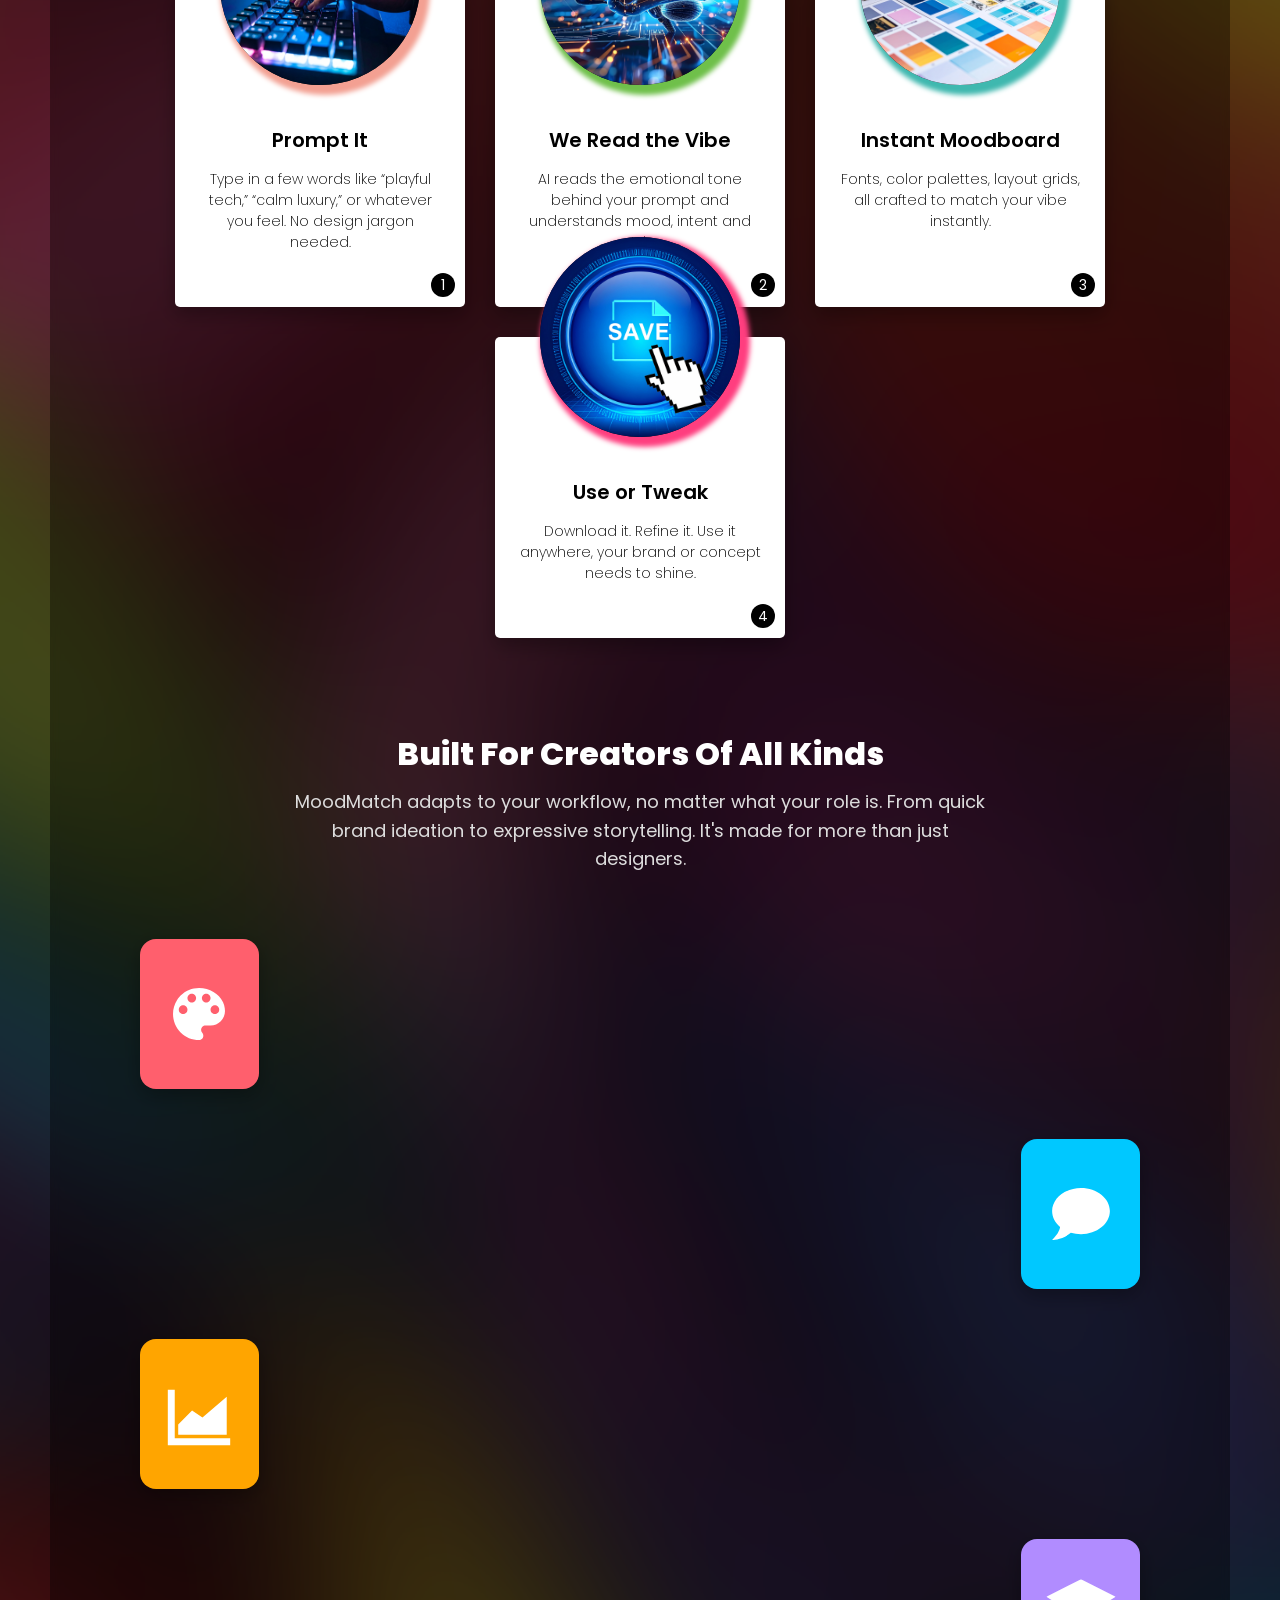
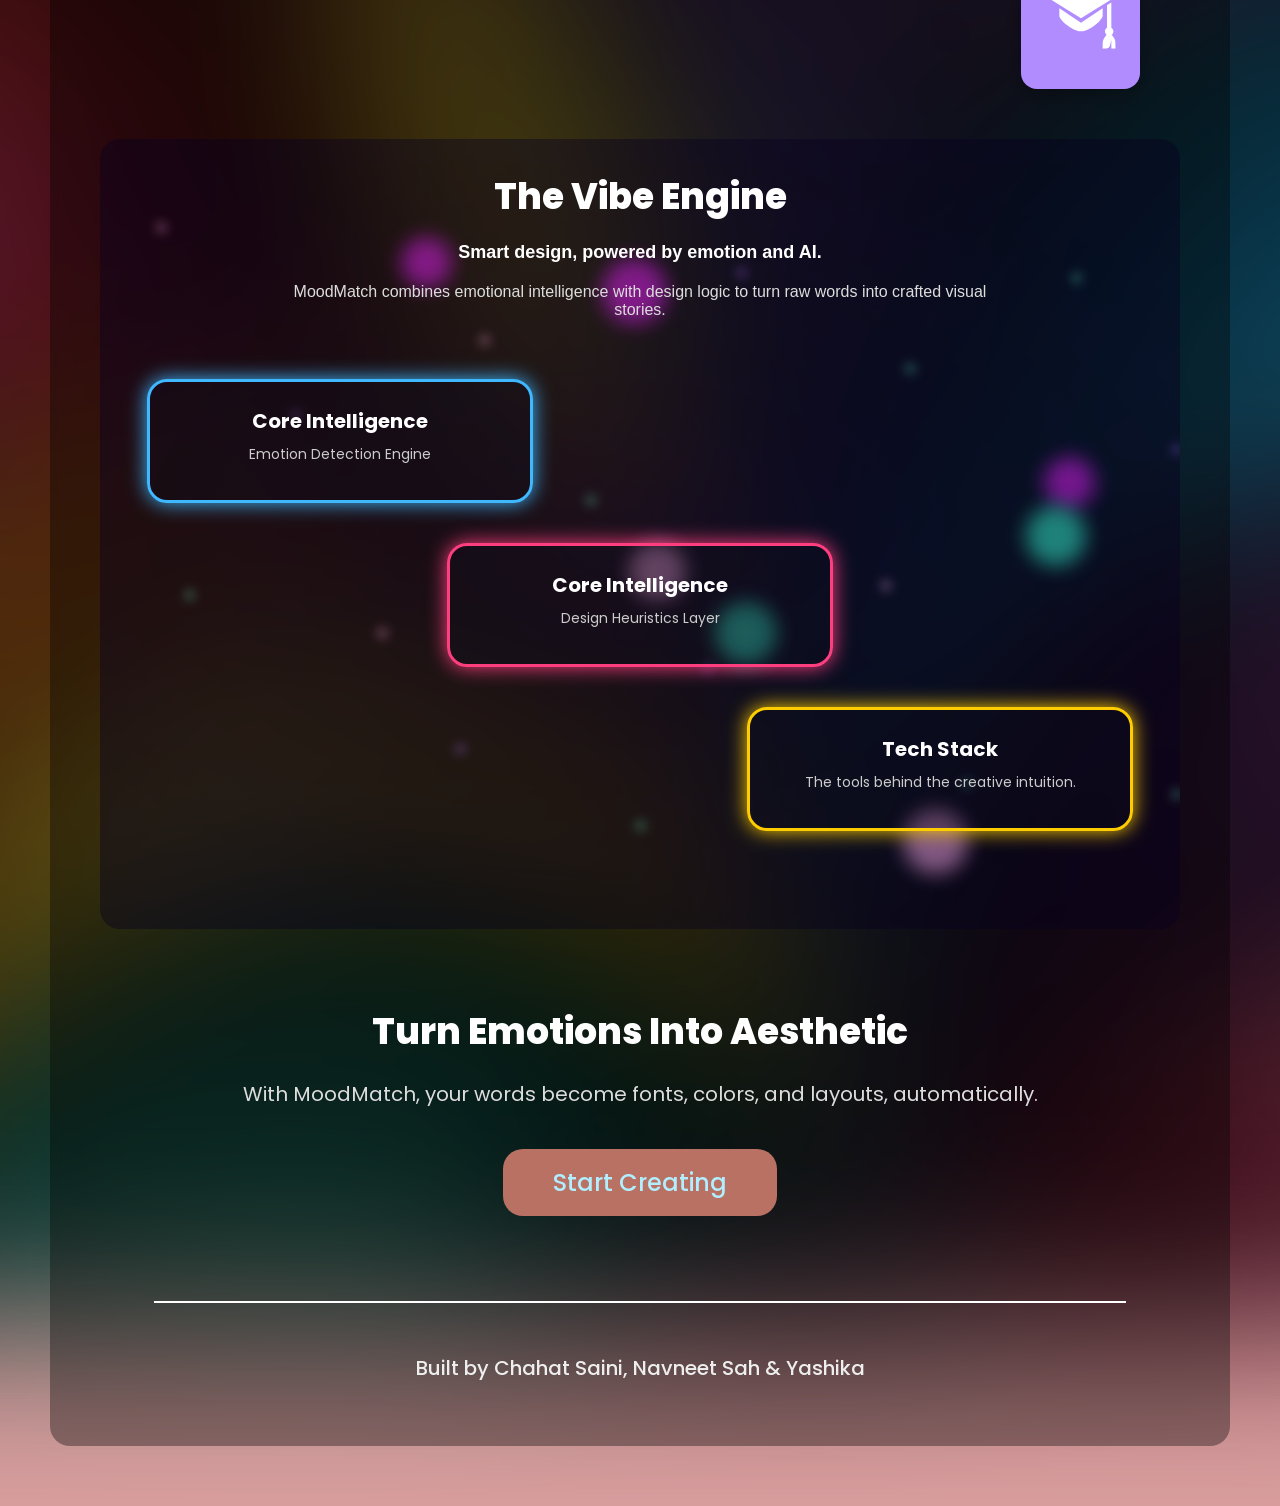
==== commit ec32e1e1: "Updated footer" ====
--- a/index.html
+++ b/index.html
@@ -177,14 +177,12 @@
         <p class="launch-subheading">
           With MoodMatch, your words become fonts, colors, and layouts, automatically.
         </p>
-        <a href="/generate-page" class="launch-button">Launch Demo</a>
+        <a href="/generate-page" class="launch-button">Start Creating</a>
       </section>
       <footer class="footer">
         <hr class="separator" />
         <div class="footer-text">
-          <p class="team-member">Chahat Saini (2023UCM2312)</p>
-          <p class="team-member">Navneet Sah (2023UCM2304)</p>
-          <p class="team-member">Yashika (2023UCM2381)</p>
+          <p class="team-member">Built by Chahat Saini, Navneet Sah & Yashika</p>
         </div>
       </footer>
     </div>
--- a/Home.css
+++ b/Home.css
@@ -596,18 +596,19 @@
 
 .vibe-box {
   background: #0D0D1F50;
-  padding: 30px 40px;
+  padding: 24px 30px;
   border-radius: 20px;
   width: 320px;
-  height: 70px;
+  min-height: 70px;
+  height: auto;
   text-align: center;
-  box-shadow: 0 0 30px rgba(0, 0, 0, 0.5);
   font-family: 'Poppins', sans-serif;
   transition: all 0.3s ease;
+  position: relative;        /* needed for absolute span to work */
 }
 
 .vibe-box h3 {
-  margin: 0 0 10px;
+  margin: 0 0 8px;
   font-size: 20px;
   font-weight: 700;
 }
@@ -634,7 +635,7 @@
   border: 3px solid #ffcc00;
   box-shadow: 0 0 20px #ffcc00;
   transform: translateX(300px);
-} 
+}
 
 .vibe-box span {
   position: absolute;
@@ -642,13 +643,15 @@
   left: 50%;
   transform: translate(-50%, -50%);
   opacity: 0;
-  max-width: 80%;
-  line-height: 1.4;
-  font-size: 14px;
+  width: calc(100% - 40px);  /* respects padding on both sides */
+  line-height: 1.6;
+  font-size: 13px;
   color: #ddd;
   transition: opacity 0.4s ease;
-  text-align: center;
-  font-weight: 50px;
+  text-align: justify;
+  text-align-last: center;   /* last line stays centered */
+  font-weight: 400;          /* was incorrectly set to 50px */
+  pointer-events: none;
 }
 
 .vibe-box:hover span {
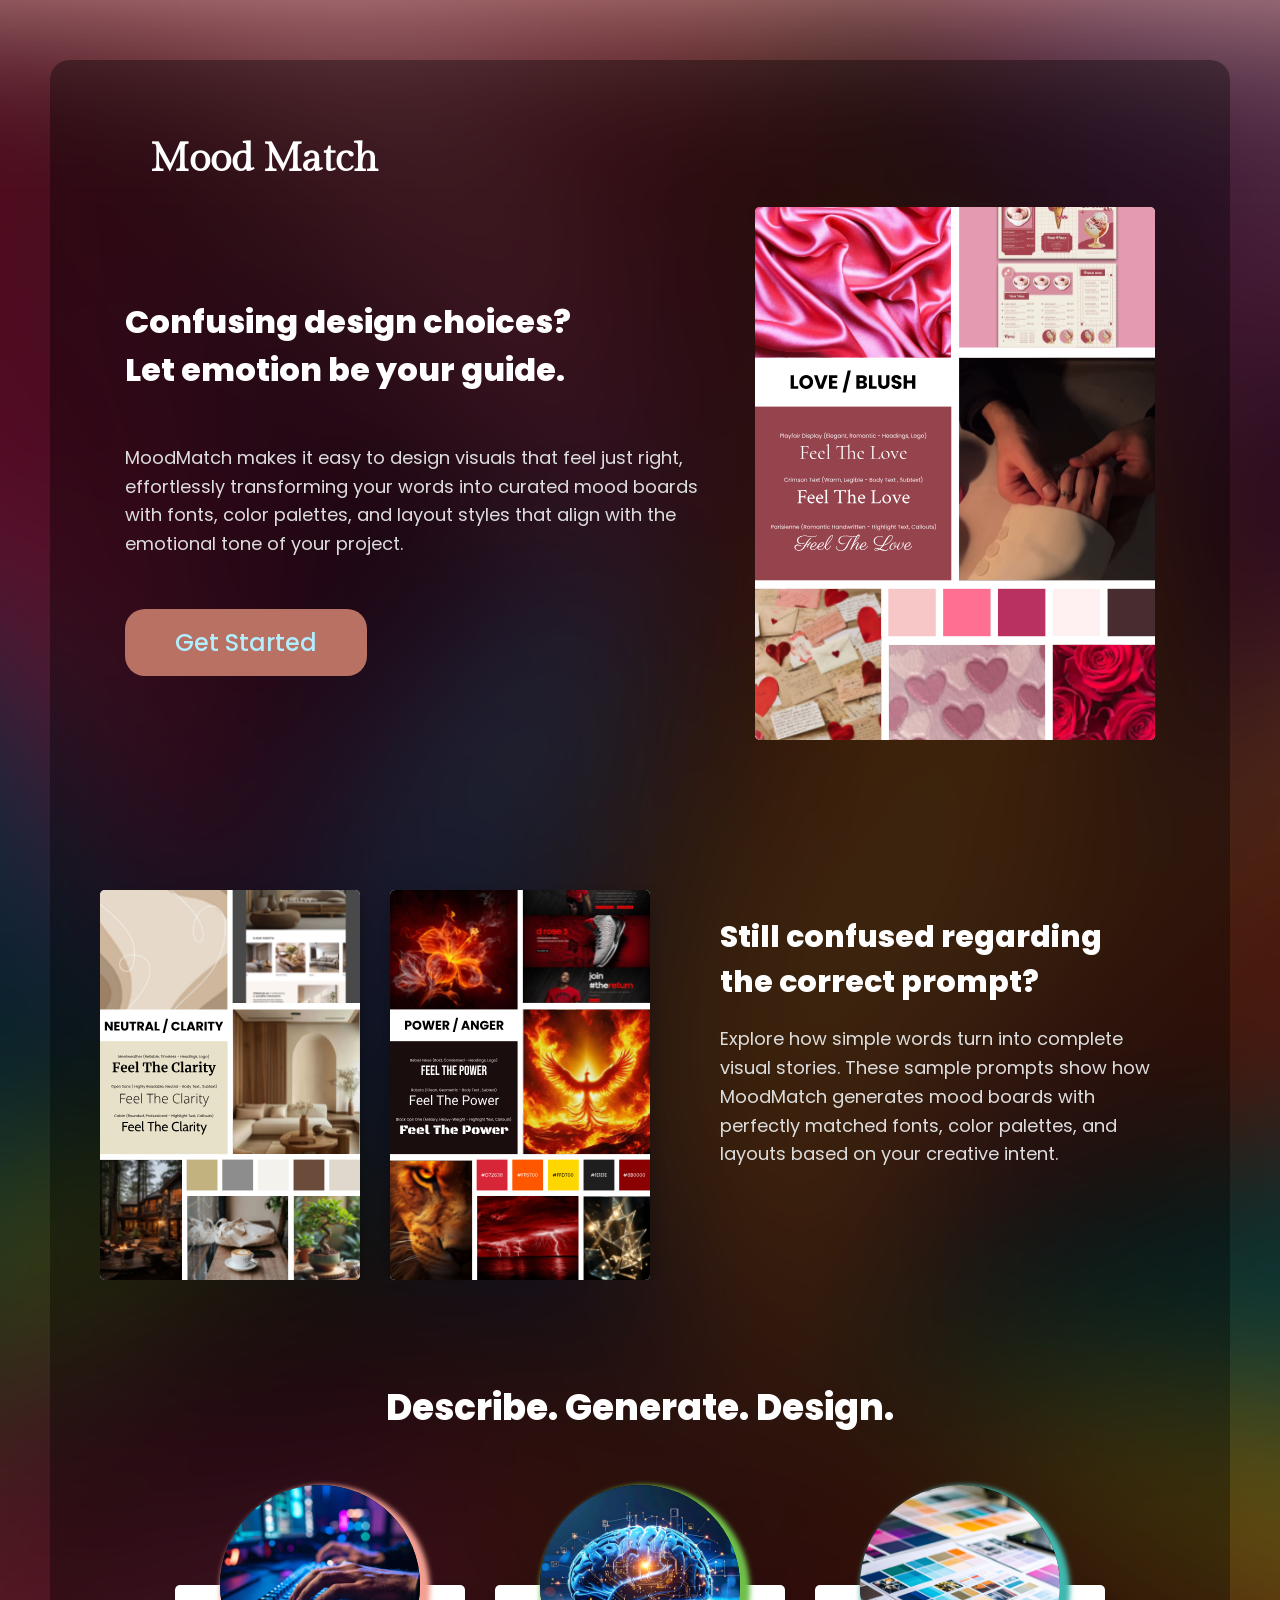
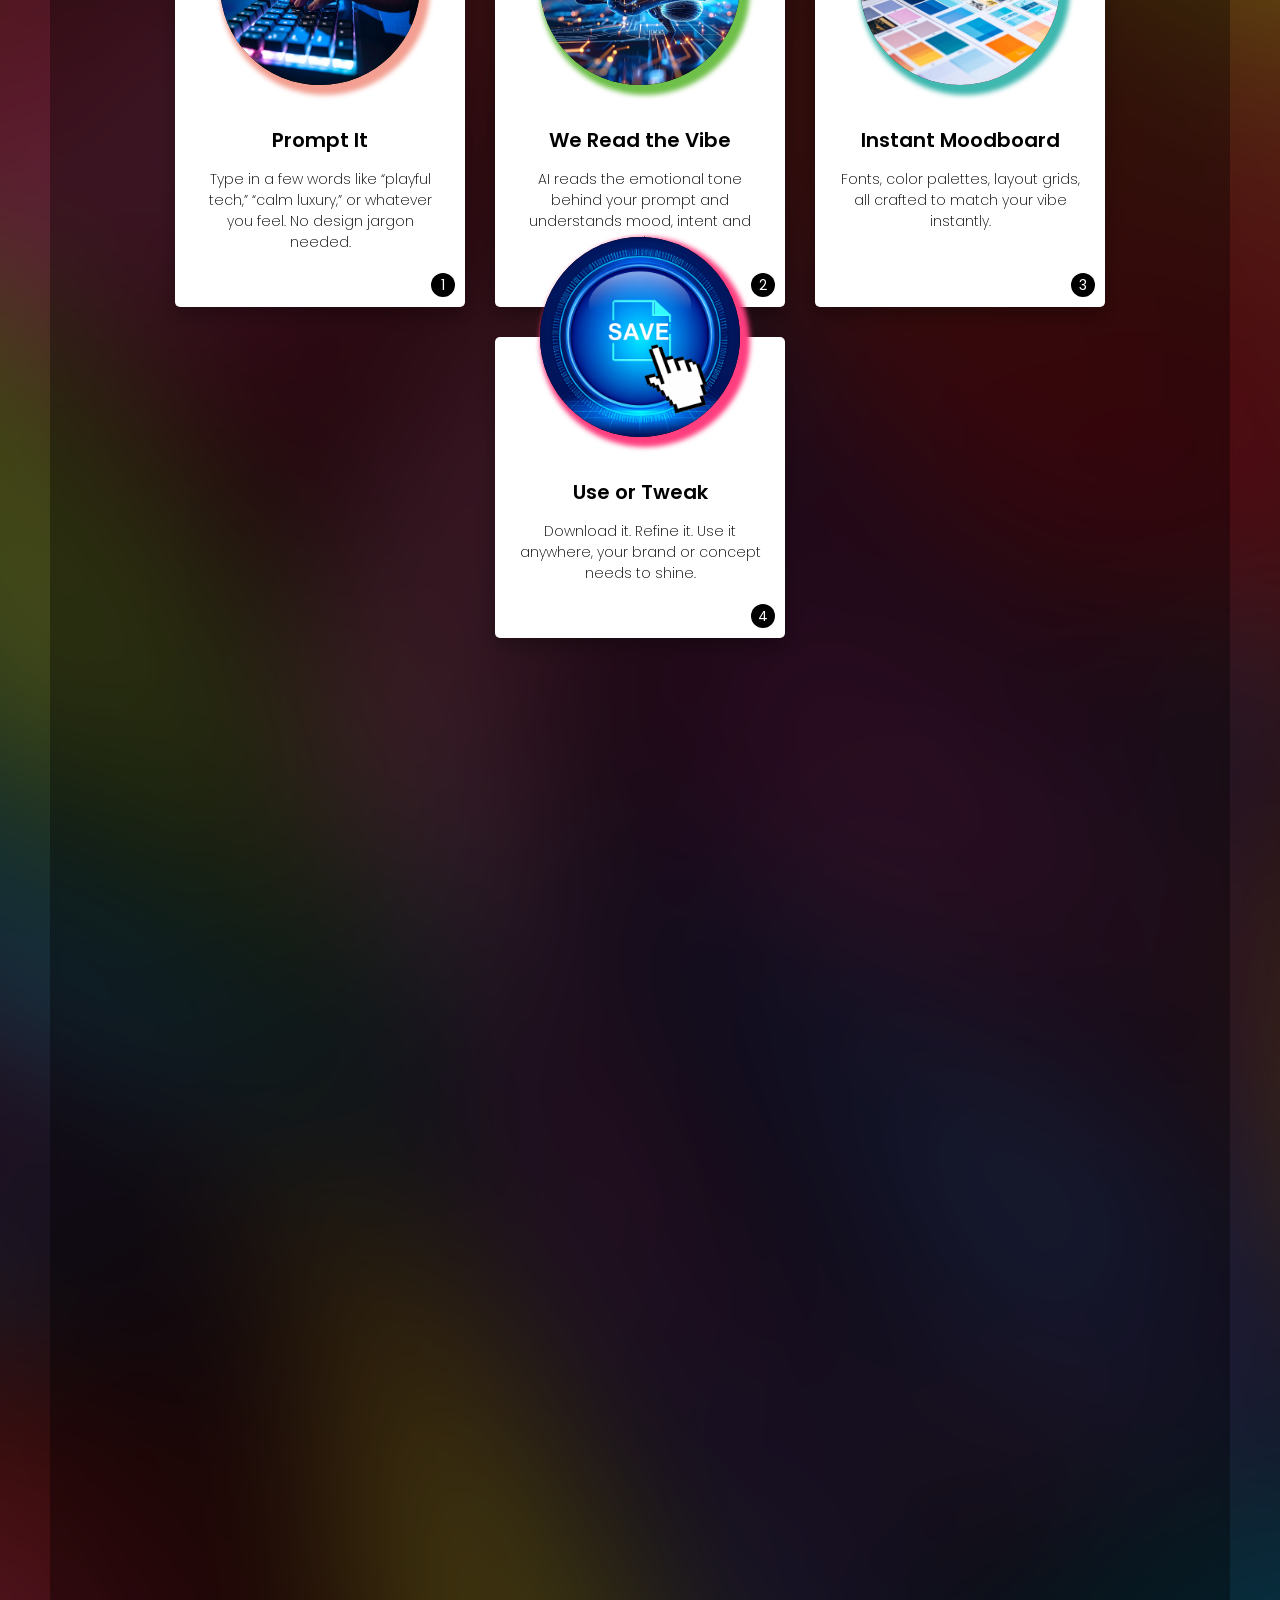
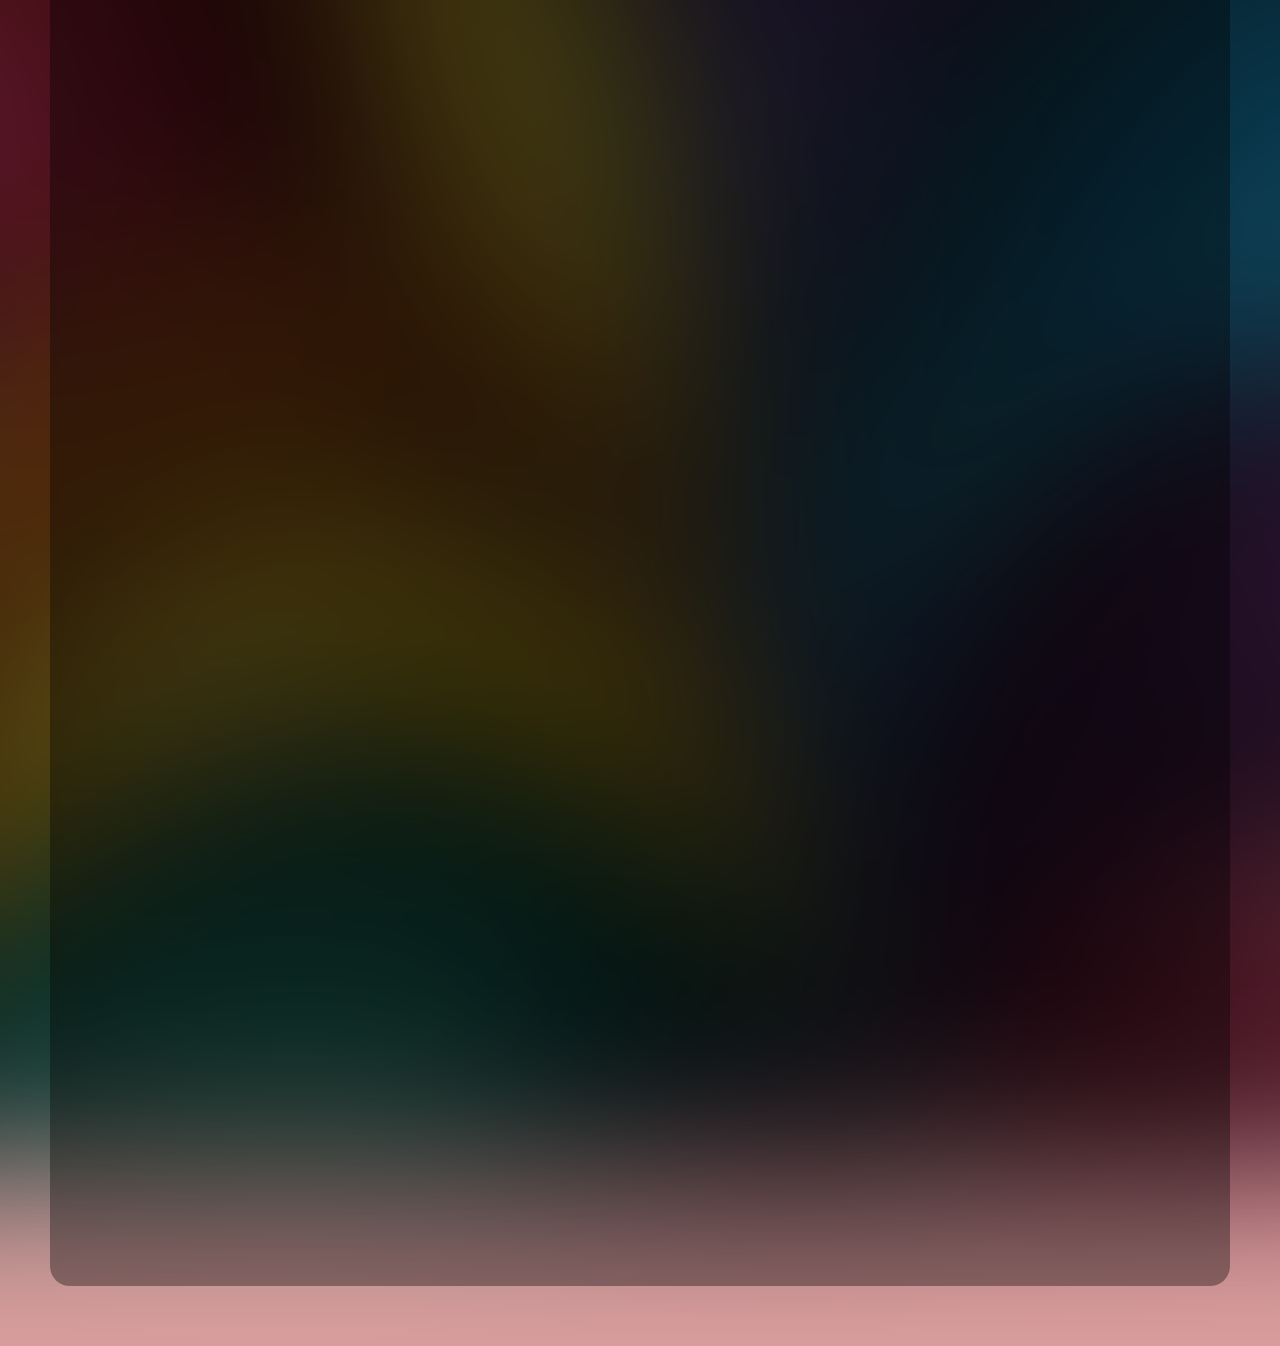
==== commit dde0f5df: "Update index.html" ====
--- a/index.html
+++ b/index.html
@@ -179,12 +179,7 @@
         </p>
         <a href="/generate-page" class="launch-button">Start Creating</a>
       </section>
-      <footer class="footer">
-        <hr class="separator" />
-        <div class="footer-text">
-          <p class="team-member">Built by Chahat Saini, Navneet Sah & Yashika</p>
-        </div>
-      </footer>
+      
     </div>
   </div>
   <script src="Home.js"></script>
